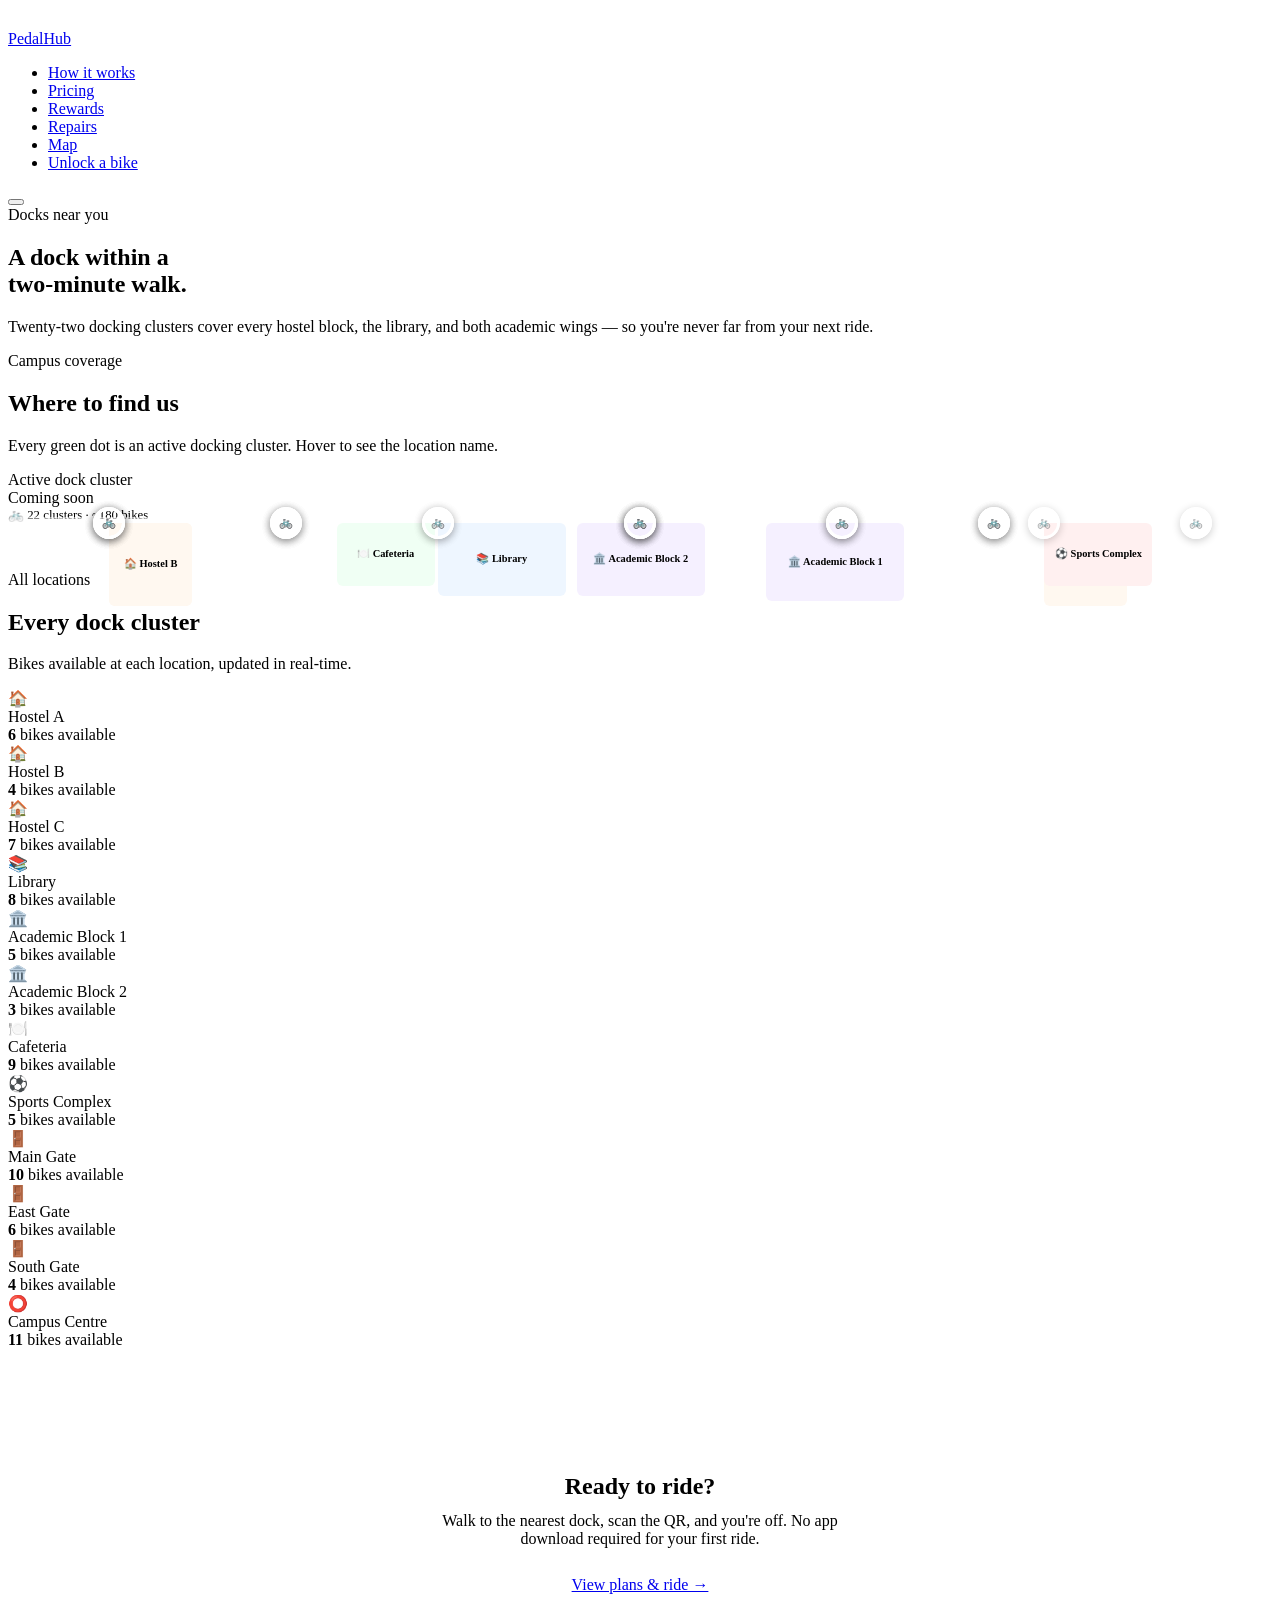
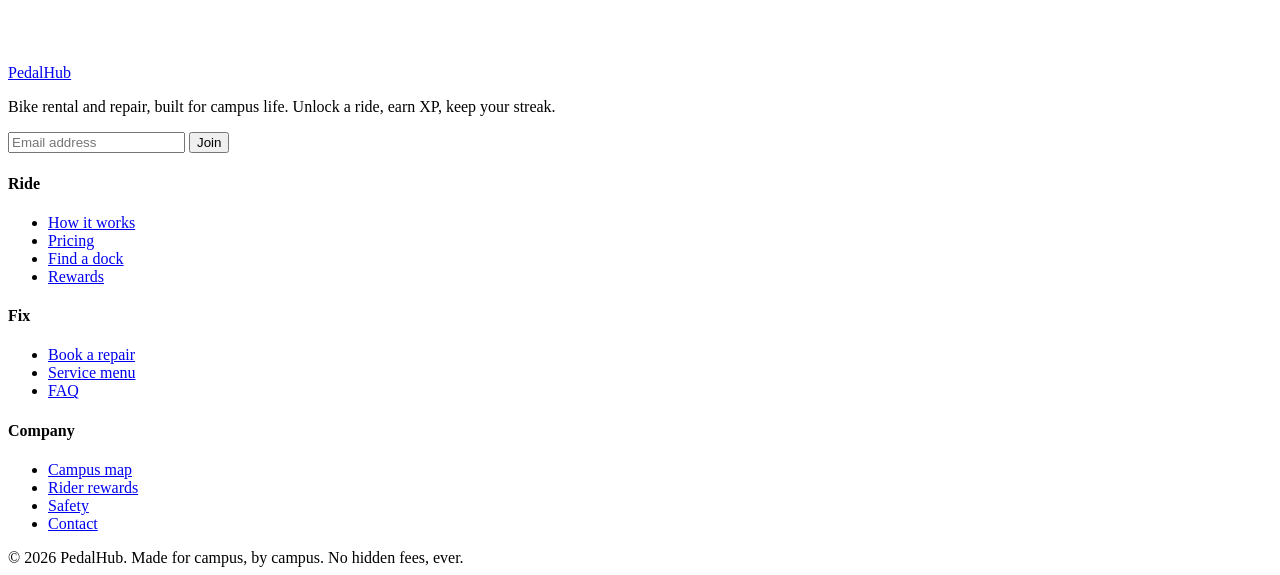
==== map.html @ d56441ae "Add files via upload" ====
<!DOCTYPE html>
<html lang="en">
<head>
  <meta charset="UTF-8">
  <meta name="viewport" content="width=device-width, initial-scale=1.0">
  <title>Campus Map — PedalHub</title>
  <meta name="description" content="Find PedalHub bike docking stations across campus. 22 dock clusters cover every hostel, the library, and both academic wings.">
  <link rel="stylesheet" href="css/styles.css">
  <link rel="preconnect" href="https://fonts.googleapis.com">
  <link rel="preconnect" href="https://fonts.gstatic.com" crossorigin>
  <link href="https://fonts.googleapis.com/css2?family=Plus+Jakarta+Sans:ital,wght@0,400;0,500;0,600;0,700;0,800;1,400&family=Inter:wght@300;400;500;600&display=swap" rel="stylesheet">

  <style>
    /* Map page extra styles */
    .campus-map-wrap { position: relative; }

    /* Buildings */
    .b { position: absolute; background: white; border: 2px solid var(--cream-dark); border-radius: 6px;
         display: flex; align-items: center; justify-content: center;
         font-size: 0.65rem; font-weight: 700; color: var(--text-mid);
         text-align: center; padding: 4px; line-height: 1.3; }

    .b-lib    { width:120px; height:65px; top:22%; left:34%; background:#EEF6FF; border-color:#90CAF9; }
    .b-ha     { width:75px;  height:75px; top:15%; left:8%;  background:#FFF8F0; border-color:#FFCC80; }
    .b-hb     { width:75px;  height:75px; top:55%; left:8%;  background:#FFF8F0; border-color:#FFCC80; }
    .b-hc     { width:75px;  height:75px; top:55%; left:82%; background:#FFF8F0; border-color:#FFCC80; }
    .b-ac1    { width:130px; height:70px; top:15%; left:60%; background:#F5F0FF; border-color:#CE93D8; }
    .b-ac2    { width:120px; height:65px; top:55%; left:45%; background:#F5F0FF; border-color:#CE93D8; }
    .b-cafe   { width:90px;  height:55px; top:68%; left:26%; background:#F0FFF4; border-color:#A5D6A7; }
    .b-sports { width:100px; height:55px; top:20%; left:82%; background:#FFF0F0; border-color:#FFAB91; }

    /* Roads */
    .road-h1 { position:absolute; top:50%; left:0; right:0; height:12px; background:rgba(255,255,255,0.5); border-radius:6px; transform:translateY(-50%); }
    .road-v1 { position:absolute; left:50%; top:0; bottom:0; width:12px; background:rgba(255,255,255,0.5); border-radius:6px; transform:translateX(-50%); }
    .road-v2 { position:absolute; left:22%; top:0; bottom:0; width:10px; background:rgba(255,255,255,0.4); border-radius:5px; transform:translateX(-50%); }
    .road-v3 { position:absolute; left:78%; top:0; bottom:0; width:10px; background:rgba(255,255,255,0.4); border-radius:5px; transform:translateX(-50%); }
    .road-h2 { position:absolute; top:30%; left:0; right:0; height:10px; background:rgba(255,255,255,0.35); border-radius:5px; }
    .road-h3 { position:absolute; top:72%; left:0; right:0; height:10px; background:rgba(255,255,255,0.35); border-radius:5px; }

    /* Dock pins */
    .dp {
      position: absolute; width: 26px; height: 26px;
      background: var(--accent); border-radius: 50%;
      border: 3px solid white; box-shadow: 0 2px 8px rgba(0,0,0,0.2);
      display: flex; align-items: center; justify-content: center;
      font-size: 11px; cursor: pointer; transition: all 0.25s ease;
      animation: dp-pulse 2.5s ease-in-out infinite;
      transform: translate(-50%, -50%);
    }
    .dp:hover { transform: translate(-50%,-50%) scale(1.35); z-index: 10; }
    @keyframes dp-pulse {
      0%,100% { box-shadow: 0 2px 8px rgba(82,183,136,0.3); }
      50%      { box-shadow: 0 2px 20px rgba(82,183,136,0.7); }
    }

    /* Map grid bg */
    .map-grid-bg {
      background-image:
        linear-gradient(rgba(82,183,136,0.06) 1px, transparent 1px),
        linear-gradient(90deg, rgba(82,183,136,0.06) 1px, transparent 1px);
      background-size: 44px 44px;
    }

    /* Tooltip on hover */
    .dp[data-label]:hover::after {
      content: attr(data-label);
      position: absolute; bottom: 130%; left: 50%; transform: translateX(-50%);
      background: var(--primary); color: white; padding: 3px 8px;
      border-radius: 4px; font-size: 10px; font-weight: 600;
      white-space: nowrap; pointer-events: none;
      font-family: var(--font-heading);
    }
  </style>
</head>
<body>

  <!-- ===== Navigation ===== -->
  <nav class="nav">
    <div class="container">
      <div class="nav-inner">
        <a href="index.html" class="nav-logo">
          <div class="nav-logo-icon">
            <svg width="18" height="18" viewBox="0 0 24 24" fill="none" stroke="white" stroke-width="2.5" stroke-linecap="round" stroke-linejoin="round">
              <circle cx="5.5" cy="17.5" r="3.5"/><circle cx="18.5" cy="17.5" r="3.5"/>
              <path d="M15 6a1 1 0 0 0-1-1h-1l-2 5-3-3-2 4h10L15 6Z"/>
            </svg>
          </div>
          <span class="nav-logo-text">PedalHub</span>
        </a>
        <ul class="nav-links" id="navLinks">
          <li><a href="index.html#how-it-works">How it works</a></li>
          <li><a href="pricing.html">Pricing</a></li>
          <li><a href="rewards.html">Rewards</a></li>
          <li><a href="repairs.html">Repairs</a></li>
          <li><a href="map.html" class="active">Map</a></li>
          <li><a href="pricing.html" class="nav-cta">Unlock a bike</a></li>
        </ul>
        <button class="hamburger" id="hamburger" aria-label="Open menu">
          <span></span><span></span><span></span>
        </button>
      </div>
    </div>
  </nav>

  <!-- ===== Page Hero ===== -->
  <section class="page-hero">
    <div class="container">
      <span class="section-eyebrow" style="color:var(--accent);position:relative">Docks near you</span>
      <h1>A dock within a<br>two-minute walk.</h1>
      <p>Twenty-two docking clusters cover every hostel block, the library, and both academic wings — so you're never far from your next ride.</p>
    </div>
  </section>

  <!-- ===== Map Section ===== -->
  <section class="section map-section">
    <div class="container">
      <div class="section-header">
        <span class="section-eyebrow">Campus coverage</span>
        <h2>Where to find us</h2>
        <p class="section-subtitle">Every green dot is an active docking cluster. Hover to see the location name.</p>
      </div>

      <!-- Legend -->
      <div class="map-legend">
        <div class="legend-item">
          <div class="legend-dot green"></div>
          Active dock cluster
        </div>
        <div class="legend-item">
          <div class="legend-dot grey"></div>
          Coming soon
        </div>
        <div class="legend-item" style="margin-left:auto; font-size:0.8rem; color:var(--text-light);">
          🚲 22 clusters · ~180 bikes
        </div>
      </div>

      <!-- Campus Map -->
      <div class="campus-map-wrap">
        <div class="map-grid-bg" style="position:absolute;inset:0;"></div>

        <!-- Roads -->
        <div class="road-h1"></div>
        <div class="road-v1"></div>
        <div class="road-v2"></div>
        <div class="road-v3"></div>
        <div class="road-h2"></div>
        <div class="road-h3"></div>

        <!-- Buildings -->
        <div class="b b-lib">📚 Library</div>
        <div class="b b-ha">🏠 Hostel A</div>
        <div class="b b-hb">🏠 Hostel B</div>
        <div class="b b-hc">🏠 Hostel C</div>
        <div class="b b-ac1">🏛️ Academic Block 1</div>
        <div class="b b-ac2">🏛️ Academic Block 2</div>
        <div class="b b-cafe">🍽️ Cafeteria</div>
        <div class="b b-sports">⚽ Sports Complex</div>

        <!-- Dock Pins — (left%, top%) -->
        <div class="dp" style="left:8%;  top:10%;"  data-label="Hostel A North">🚲</div>
        <div class="dp" style="left:8%;  top:38%;"  data-label="Hostel A South">🚲</div>
        <div class="dp" style="left:8%;  top:60%;"  data-label="Hostel B North">🚲</div>
        <div class="dp" style="left:8%;  top:88%;"  data-label="Hostel B South">🚲</div>
        <div class="dp" style="left:22%; top:10%;"  data-label="Main Gate">🚲</div>
        <div class="dp" style="left:22%; top:50%;"  data-label="Central Road">🚲</div>
        <div class="dp" style="left:22%; top:75%;"  data-label="Cafeteria Dock">🚲</div>
        <div class="dp" style="left:34%; top:22%;"  data-label="Library West">🚲</div>
        <div class="dp" style="left:50%; top:22%;"  data-label="Library East">🚲</div>
        <div class="dp" style="left:50%; top:10%;"  data-label="Academic 1 Entry">🚲</div>
        <div class="dp" style="left:50%; top:50%;"  data-label="Campus Centre">🚲</div>
        <div class="dp" style="left:50%; top:72%;"  data-label="Academic 2 South">🚲</div>
        <div class="dp" style="left:50%; top:88%;"  data-label="South Gate">🚲</div>
        <div class="dp" style="left:66%; top:22%;"  data-label="Academic 1 East">🚲</div>
        <div class="dp" style="left:66%; top:50%;"  data-label="Academic 2 North">🚲</div>
        <div class="dp" style="left:66%; top:88%;"  data-label="East Road">🚲</div>
        <div class="dp" style="left:78%; top:10%;"  data-label="Sports Complex">🚲</div>
        <div class="dp" style="left:78%; top:38%;"  data-label="Sports East">🚲</div>
        <div class="dp" style="left:78%; top:60%;"  data-label="Hostel C West">🚲</div>
        <div class="dp" style="left:82%; top:88%;"  data-label="Hostel C South">🚲</div>
        <div class="dp" style="left:94%; top:50%;"  data-label="East Gate">🚲</div>
        <div class="dp" style="left:34%; top:88%;"  data-label="Cafeteria South">🚲</div>
      </div>

      <!-- Dock Cluster Cards -->
      <div class="section-header" style="margin-top:3rem;">
        <span class="section-eyebrow">All locations</span>
        <h2>Every dock cluster</h2>
        <p class="section-subtitle">Bikes available at each location, updated in real-time.</p>
      </div>

      <div class="clusters-grid">
        <div class="cluster-card"><div class="cluster-icon">🏠</div><div><div class="cluster-name">Hostel A</div><div class="cluster-avail"><strong>6</strong> bikes available</div></div></div>
        <div class="cluster-card"><div class="cluster-icon">🏠</div><div><div class="cluster-name">Hostel B</div><div class="cluster-avail"><strong>4</strong> bikes available</div></div></div>
        <div class="cluster-card"><div class="cluster-icon">🏠</div><div><div class="cluster-name">Hostel C</div><div class="cluster-avail"><strong>7</strong> bikes available</div></div></div>
        <div class="cluster-card"><div class="cluster-icon">📚</div><div><div class="cluster-name">Library</div><div class="cluster-avail"><strong>8</strong> bikes available</div></div></div>
        <div class="cluster-card"><div class="cluster-icon">🏛️</div><div><div class="cluster-name">Academic Block 1</div><div class="cluster-avail"><strong>5</strong> bikes available</div></div></div>
        <div class="cluster-card"><div class="cluster-icon">🏛️</div><div><div class="cluster-name">Academic Block 2</div><div class="cluster-avail"><strong>3</strong> bikes available</div></div></div>
        <div class="cluster-card"><div class="cluster-icon">🍽️</div><div><div class="cluster-name">Cafeteria</div><div class="cluster-avail"><strong>9</strong> bikes available</div></div></div>
        <div class="cluster-card"><div class="cluster-icon">⚽</div><div><div class="cluster-name">Sports Complex</div><div class="cluster-avail"><strong>5</strong> bikes available</div></div></div>
        <div class="cluster-card"><div class="cluster-icon">🚪</div><div><div class="cluster-name">Main Gate</div><div class="cluster-avail"><strong>10</strong> bikes available</div></div></div>
        <div class="cluster-card"><div class="cluster-icon">🚪</div><div><div class="cluster-name">East Gate</div><div class="cluster-avail"><strong>6</strong> bikes available</div></div></div>
        <div class="cluster-card"><div class="cluster-icon">🚪</div><div><div class="cluster-name">South Gate</div><div class="cluster-avail"><strong>4</strong> bikes available</div></div></div>
        <div class="cluster-card"><div class="cluster-icon">⭕</div><div><div class="cluster-name">Campus Centre</div><div class="cluster-avail"><strong>11</strong> bikes available</div></div></div>
      </div>

      <!-- CTA -->
      <div style="text-align:center; margin-top:3.5rem; padding:3rem; background:var(--white); border-radius:var(--radius-xl); border:1px solid var(--cream-dark);">
        <h2 style="margin-bottom:0.75rem;">Ready to ride?</h2>
        <p style="max-width:440px; margin:0 auto 1.75rem;">Walk to the nearest dock, scan the QR, and you're off. No app download required for your first ride.</p>
        <a href="pricing.html" class="btn btn-primary btn-lg" id="findDockBtn">View plans & ride →</a>
      </div>

    </div>
  </section>

  <!-- ===== Footer ===== -->
  <footer class="footer">
    <div class="container">
      <div class="footer-grid">
        <div class="footer-brand">
          <a href="index.html" class="nav-logo">
            <div class="nav-logo-icon">
              <svg width="18" height="18" viewBox="0 0 24 24" fill="none" stroke="white" stroke-width="2.5" stroke-linecap="round" stroke-linejoin="round">
                <circle cx="5.5" cy="17.5" r="3.5"/><circle cx="18.5" cy="17.5" r="3.5"/>
                <path d="M15 6a1 1 0 0 0-1-1h-1l-2 5-3-3-2 4h10L15 6Z"/>
              </svg>
            </div>
            <span class="nav-logo-text">PedalHub</span>
          </a>
          <p>Bike rental and repair, built for campus life. Unlock a ride, earn XP, keep your streak.</p>
          <div class="footer-newsletter">
            <input type="email" placeholder="Email address" aria-label="Email for newsletter">
            <button type="button">Join</button>
          </div>
        </div>
        <div class="footer-col">
          <h4>Ride</h4>
          <ul>
            <li><a href="index.html#how-it-works">How it works</a></li>
            <li><a href="pricing.html">Pricing</a></li>
            <li><a href="map.html">Find a dock</a></li>
            <li><a href="rewards.html">Rewards</a></li>
          </ul>
        </div>
        <div class="footer-col">
          <h4>Fix</h4>
          <ul>
            <li><a href="repairs.html">Book a repair</a></li>
            <li><a href="repairs.html#services">Service menu</a></li>
            <li><a href="repairs.html#faq">FAQ</a></li>
          </ul>
        </div>
        <div class="footer-col">
          <h4>Company</h4>
          <ul>
            <li><a href="map.html">Campus map</a></li>
            <li><a href="rewards.html">Rider rewards</a></li>
            <li><a href="repairs.html">Safety</a></li>
            <li><a href="repairs.html#faq">Contact</a></li>
          </ul>
        </div>
      </div>
      <div class="footer-bottom">
        <span>© 2026 PedalHub. Made for campus, by campus.</span>
        <span>No hidden fees, ever.</span>
      </div>
    </div>
  </footer>

  <script>
    const hamburger = document.getElementById('hamburger');
    const navLinks  = document.getElementById('navLinks');
    hamburger.addEventListener('click', () => navLinks.classList.toggle('open'));
    navLinks.querySelectorAll('a').forEach(a => a.addEventListener('click', () => navLinks.classList.remove('open')));
  </script>
</body>
</html>
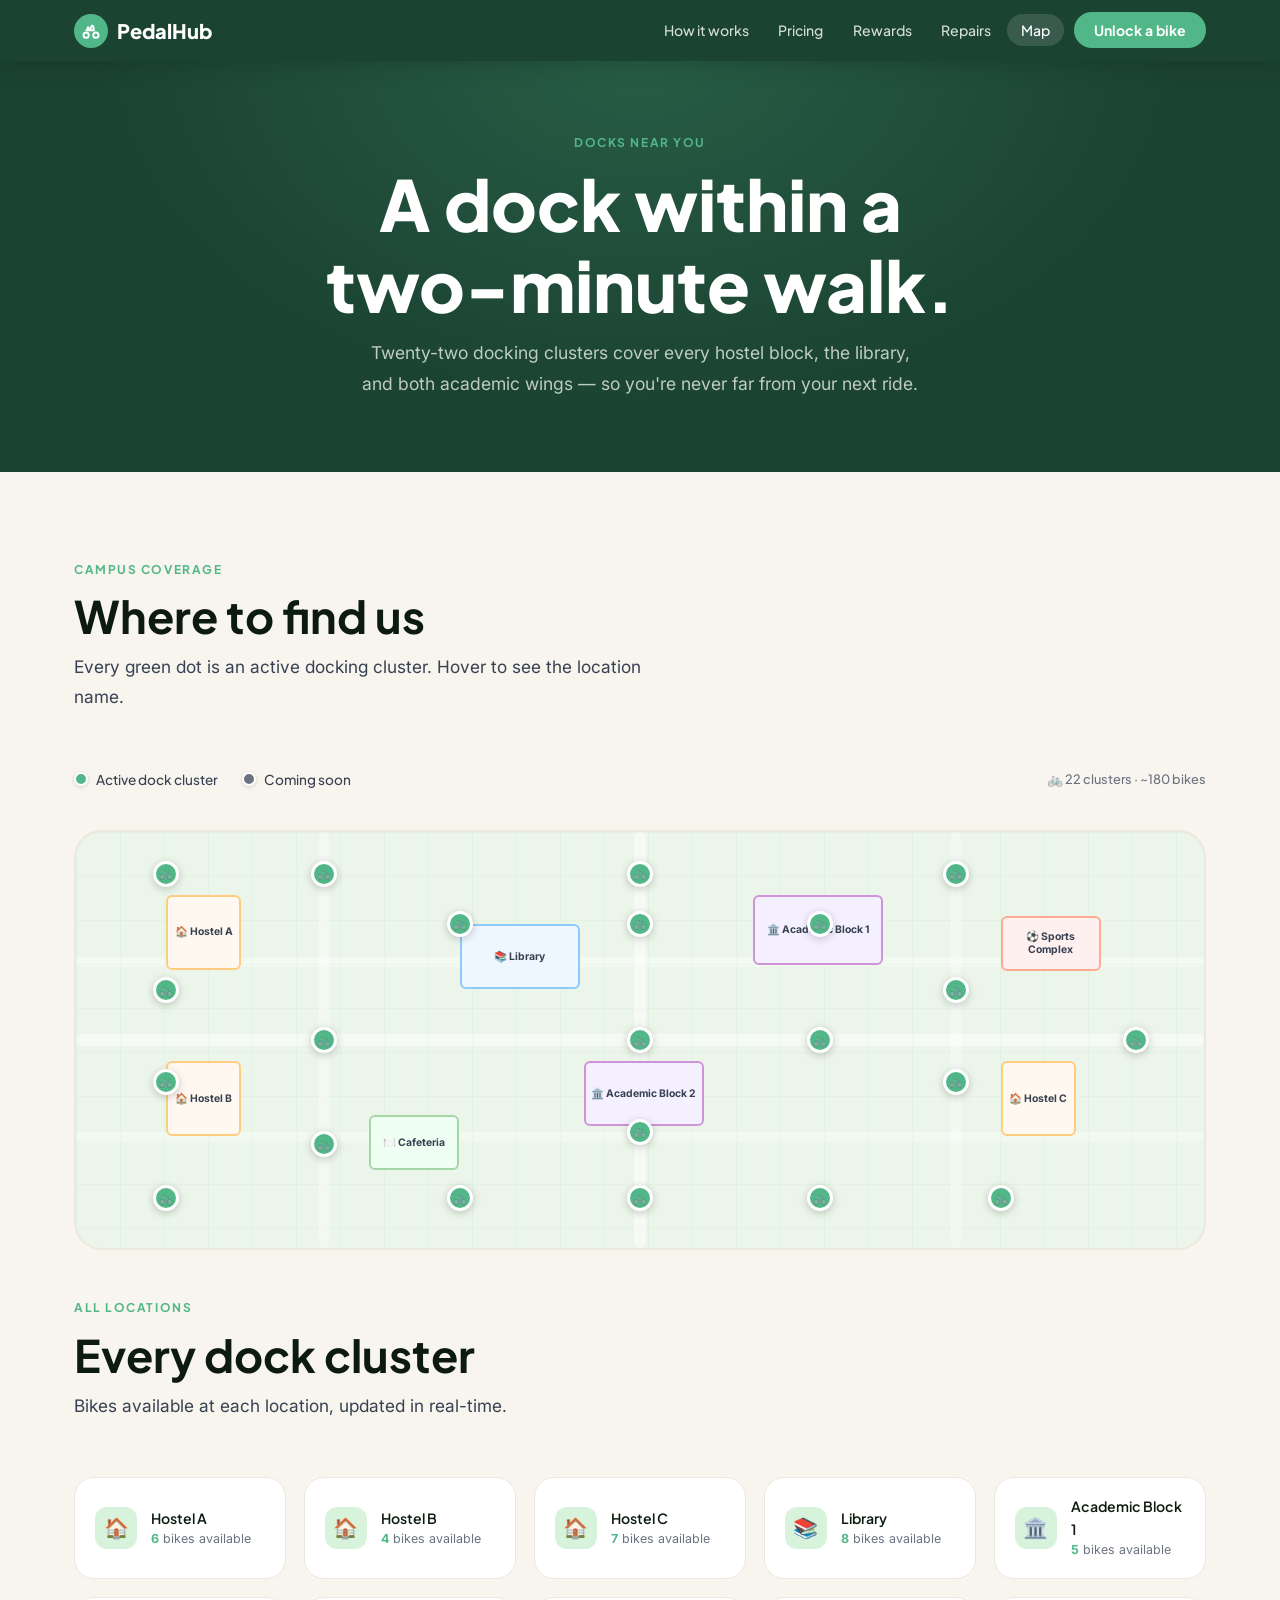
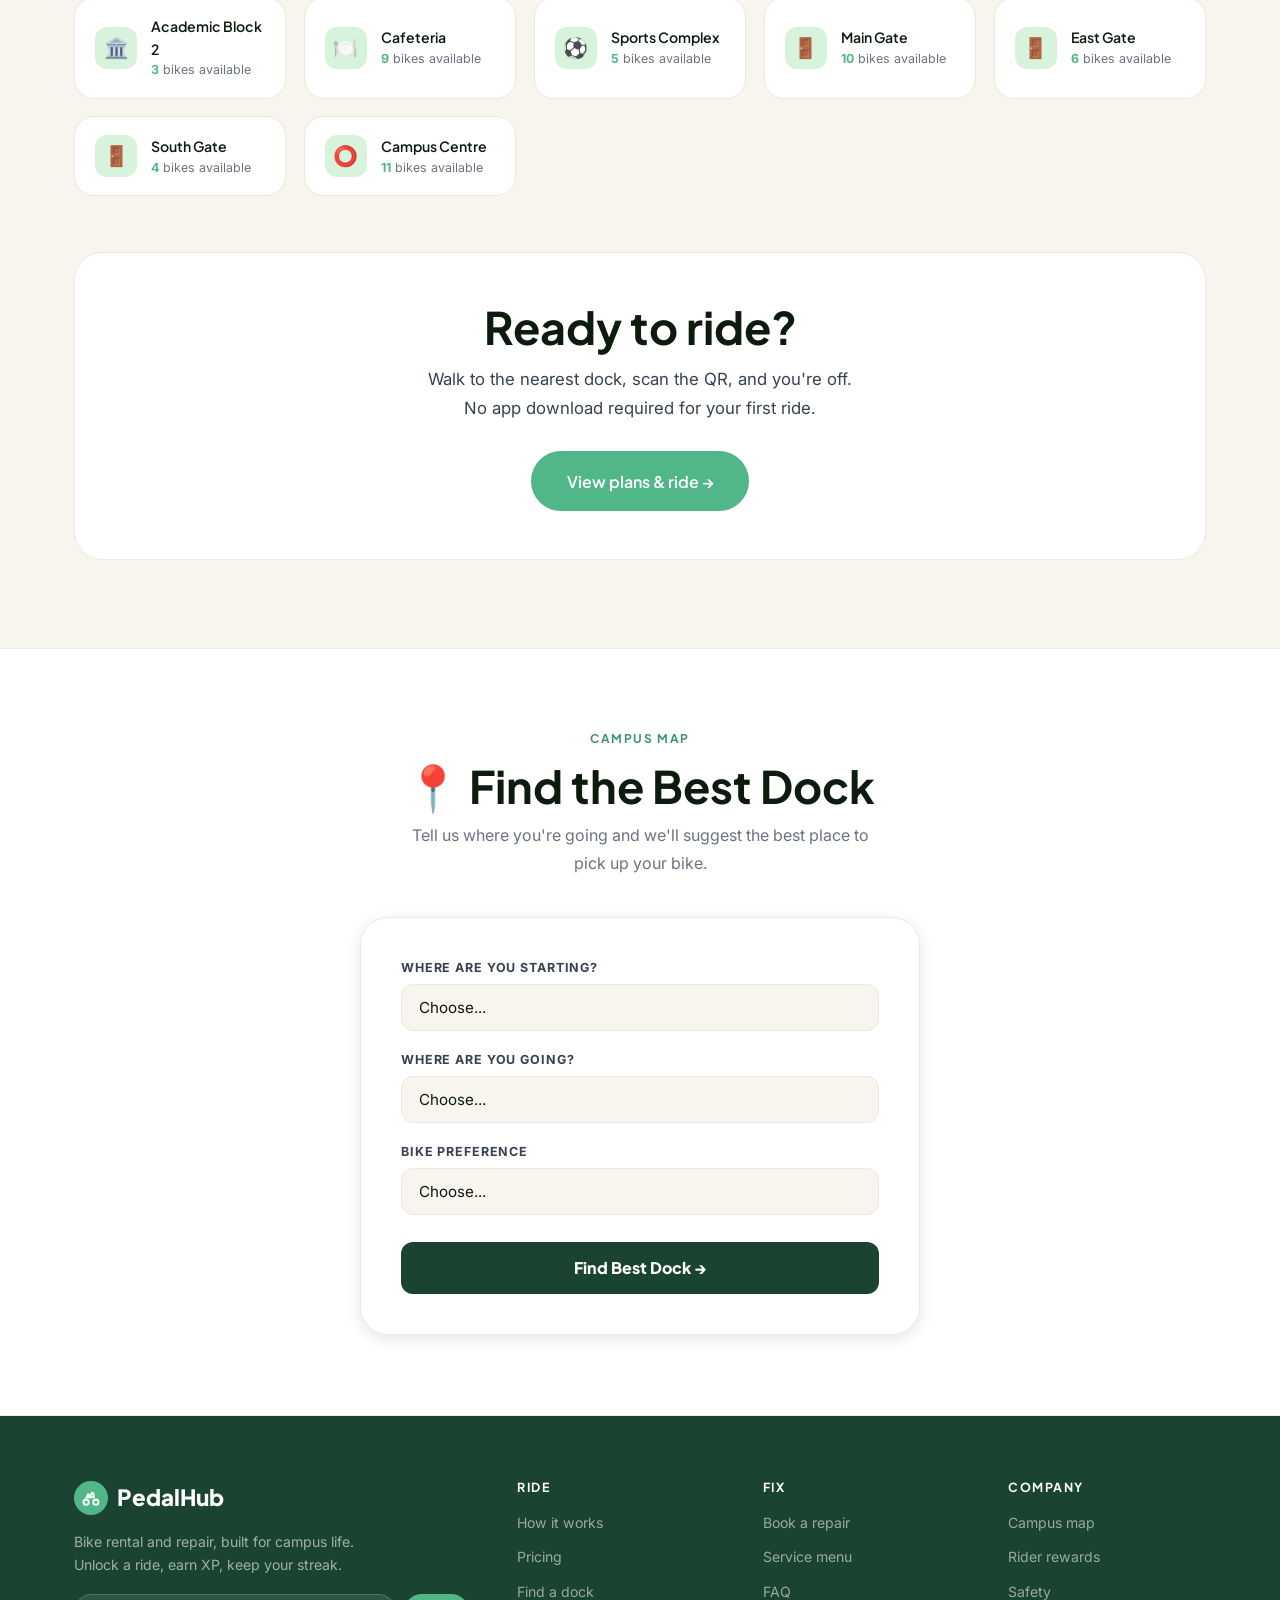
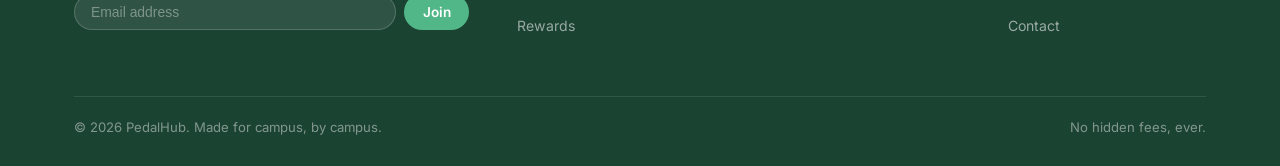
==== commit 18a4af86: "Update map.html" ====
--- a/map.html
+++ b/map.html
@@ -214,6 +214,10 @@
     </div>
   </section>
 
+
+  <!-- ===== Form Section (built by js/dock.js) ===== -->
+  <div id="ph-form-section" class="ph-form-section" data-form="dock"></div>
+
   <!-- ===== Footer ===== -->
   <footer class="footer">
     <div class="container">
@@ -229,10 +233,10 @@
             <span class="nav-logo-text">PedalHub</span>
           </a>
           <p>Bike rental and repair, built for campus life. Unlock a ride, earn XP, keep your streak.</p>
-          <div class="footer-newsletter">
-            <input type="email" placeholder="Email address" aria-label="Email for newsletter">
-            <button type="button">Join</button>
-          </div>
+          <form class="footer-newsletter" novalidate onsubmit="handleNewsletterSubmit(event, this)">
+            <input type="text" placeholder="Email address" aria-label="Email for newsletter">
+            <button type="submit">Join</button>
+          </form>
         </div>
         <div class="footer-col">
           <h4>Ride</h4>
@@ -268,11 +272,34 @@
     </div>
   </footer>
 
+
   <script>
     const hamburger = document.getElementById('hamburger');
     const navLinks  = document.getElementById('navLinks');
     hamburger.addEventListener('click', () => navLinks.classList.toggle('open'));
     navLinks.querySelectorAll('a').forEach(a => a.addEventListener('click', () => navLinks.classList.remove('open')));
+
+    // Newsletter JS validation
+    function handleNewsletterSubmit(e, formEl) {
+      e.preventDefault();
+      const input = formEl.querySelector('input');
+      const email = input ? input.value.trim() : '';
+      const emailRegex = /^[^\s@]+@[^\s@]+\.[^\s@]+$/;
+      if (!email) {
+        alert('Please enter your email address.');
+        if (input) input.focus();
+        return false;
+      }
+      if (!emailRegex.test(email)) {
+        alert('Please enter a valid email address (e.g. name@campus.edu).');
+        if (input) input.focus();
+        return false;
+      }
+      alert('Thank you for subscribing to PedalHub updates!');
+      if (input) input.value = '';
+      return false;
+    }
   </script>
+  <script src="js/dock.js"></script>
 </body>
 </html>
--- a/css/styles.css
+++ b/css/styles.css
@@ -0,0 +1,911 @@
+/* ============================================================
+   PEDALHUB — Main Stylesheet
+   Campus Bike Rental & Repair
+   ============================================================ */
+
+@import url('https://fonts.googleapis.com/css2?family=Plus+Jakarta+Sans:ital,wght@0,400;0,500;0,600;0,700;0,800;1,400&family=Inter:wght@300;400;500;600&display=swap');
+
+/* ===== CSS Variables ===== */
+:root {
+  --primary:        #1B4332;
+  --primary-light:  #2D6A4F;
+  --accent:         #52B788;
+  --accent-hover:   #40916C;
+  --accent-pale:    #D8F3DC;
+  --cream:          #F8F4EE;
+  --cream-dark:     #EDE8DE;
+  --text-dark:      #0D1B0F;
+  --text-mid:       #374151;
+  --text-light:     #6B7280;
+  --white:          #FFFFFF;
+  --warning:        #F59E0B;
+  --error:          #EF4444;
+
+  --font-heading: 'Plus Jakarta Sans', sans-serif;
+  --font-body:    'Inter', sans-serif;
+
+  --radius-sm:   0.375rem;
+  --radius-md:   0.75rem;
+  --radius-lg:   1.25rem;
+  --radius-xl:   1.75rem;
+  --radius-full: 9999px;
+
+  --shadow-sm:    0 1px 3px rgba(0,0,0,0.08);
+  --shadow-md:    0 4px 16px rgba(0,0,0,0.10);
+  --shadow-lg:    0 12px 40px rgba(0,0,0,0.13);
+  --shadow-green: 0 8px 30px rgba(27,67,50,0.22);
+
+  --transition: all 0.28s cubic-bezier(0.4, 0, 0.2, 1);
+}
+
+/* ===== Reset ===== */
+*, *::before, *::after { box-sizing: border-box; margin: 0; padding: 0; }
+html { scroll-behavior: smooth; font-size: 16px; }
+body {
+  font-family: var(--font-body);
+  background: var(--cream);
+  color: var(--text-dark);
+  line-height: 1.6;
+  overflow-x: hidden;
+}
+img { max-width: 100%; height: auto; display: block; }
+a { text-decoration: none; color: inherit; }
+ul { list-style: none; }
+button { font-family: inherit; cursor: pointer; }
+
+/* ===== Typography ===== */
+h1, h2, h3, h4, h5 { font-family: var(--font-heading); line-height: 1.15; color: var(--text-dark); }
+h1 { font-size: clamp(2.4rem, 5.5vw, 4.8rem); font-weight: 800; }
+h2 { font-size: clamp(1.75rem, 3.5vw, 2.8rem); font-weight: 700; }
+h3 { font-size: clamp(1.1rem, 2vw, 1.5rem); font-weight: 600; }
+h4 { font-size: 1rem; font-weight: 600; }
+p  { color: var(--text-mid); font-size: 1.05rem; line-height: 1.75; }
+
+/* ===== Layout ===== */
+.container { max-width: 1180px; margin: 0 auto; padding: 0 1.5rem; }
+.section    { padding: 5.5rem 0; }
+.section-sm { padding: 3.5rem 0; }
+
+/* ===== Navigation ===== */
+.nav {
+  position: sticky; top: 0; z-index: 200;
+  background: var(--primary);
+  padding: 0.85rem 0;
+  box-shadow: 0 2px 24px rgba(0,0,0,0.18);
+}
+.nav-inner {
+  display: flex; align-items: center;
+  justify-content: space-between; gap: 1.5rem;
+  position: relative;
+}
+.nav-logo {
+  display: flex; align-items: center; gap: 0.55rem; flex-shrink: 0;
+}
+.nav-logo-icon {
+  width: 34px; height: 34px;
+  background: var(--accent);
+  border-radius: 50%;
+  display: flex; align-items: center; justify-content: center;
+  transition: var(--transition);
+}
+.nav-logo:hover .nav-logo-icon { background: var(--accent-hover); transform: rotate(-5deg) scale(1.08); }
+.nav-logo-text { font-family: var(--font-heading); font-weight: 800; font-size: 1.25rem; color: var(--white); }
+.nav-links { display: flex; align-items: center; gap: 0.15rem; }
+.nav-links a {
+  color: rgba(255,255,255,0.82); font-size: 0.88rem; font-weight: 500;
+  padding: 0.45rem 0.85rem; border-radius: var(--radius-full); transition: var(--transition);
+  font-family: var(--font-heading);
+}
+.nav-links a:hover, .nav-links a.active {
+  color: var(--white); background: rgba(255,255,255,0.13);
+}
+.nav-cta {
+  background: var(--accent) !important; color: var(--white) !important;
+  padding: 0.55rem 1.25rem !important; border-radius: var(--radius-full) !important;
+  font-weight: 700 !important; margin-left: 0.5rem;
+}
+.nav-cta:hover { background: var(--accent-hover) !important; transform: translateY(-1px); box-shadow: var(--shadow-green); }
+.hamburger {
+  display: none; flex-direction: column; gap: 5px;
+  background: none; border: none; padding: 4px;
+}
+.hamburger span { display: block; width: 22px; height: 2px; background: var(--white); border-radius: 2px; transition: var(--transition); }
+
+/* ===== Buttons ===== */
+.btn {
+  display: inline-flex; align-items: center; gap: 0.45rem;
+  padding: 0.75rem 1.7rem; border-radius: var(--radius-full);
+  font-family: var(--font-heading); font-weight: 600; font-size: 0.93rem;
+  transition: var(--transition); border: 2px solid transparent;
+}
+.btn-primary { background: var(--accent); color: var(--white); border-color: var(--accent); }
+.btn-primary:hover { background: var(--accent-hover); border-color: var(--accent-hover); transform: translateY(-2px); box-shadow: var(--shadow-green); }
+.btn-outline { background: transparent; color: var(--text-dark); border-color: var(--text-dark); }
+.btn-outline:hover { background: var(--text-dark); color: var(--white); transform: translateY(-2px); }
+.btn-outline-white { background: transparent; color: var(--white); border-color: rgba(255,255,255,0.5); }
+.btn-outline-white:hover { background: rgba(255,255,255,0.12); border-color: var(--white); transform: translateY(-2px); }
+.btn-white { background: var(--white); color: var(--primary); border-color: var(--white); }
+.btn-white:hover { background: var(--cream); transform: translateY(-2px); box-shadow: var(--shadow-md); }
+.btn-lg { padding: 0.95rem 2.1rem; font-size: 1rem; }
+.btn-block { width: 100%; justify-content: center; }
+
+/* ===== Badges ===== */
+.badge {
+  display: inline-flex; align-items: center; gap: 0.35rem;
+  padding: 0.32rem 0.85rem; border-radius: var(--radius-full);
+  font-size: 0.78rem; font-weight: 700; font-family: var(--font-heading);
+}
+.badge-green  { background: var(--accent); color: var(--white); }
+.badge-pale   { background: var(--accent-pale); color: var(--primary); }
+.badge-dark   { background: var(--primary); color: var(--white); }
+.badge-warn   { background: #FEF3C7; color: #92400E; }
+
+/* ===== Section Header ===== */
+.section-header { margin-bottom: 3.5rem; }
+.section-header.centered { text-align: center; }
+.section-eyebrow {
+  display: block; font-family: var(--font-heading);
+  font-size: 0.75rem; font-weight: 700; letter-spacing: 0.13em;
+  text-transform: uppercase; color: var(--accent); margin-bottom: 0.7rem;
+}
+.section-subtitle {
+  font-size: 1.08rem; color: var(--text-mid);
+  max-width: 580px; margin-top: 0.65rem;
+}
+.section-header.centered .section-subtitle { margin: 0.65rem auto 0; }
+
+/* ===== Hero ===== */
+.hero {
+  min-height: 88vh; display: flex; align-items: center;
+  background: var(--cream); padding: 5rem 0 4rem; position: relative; overflow: hidden;
+}
+.hero::before {
+  content: '';
+  position: absolute; top: -30%; right: -15%; width: 650px; height: 650px;
+  background: radial-gradient(circle, rgba(82,183,136,0.13) 0%, transparent 68%);
+  pointer-events: none;
+}
+.hero::after {
+  content: '';
+  position: absolute; bottom: -20%; left: -10%; width: 500px; height: 500px;
+  background: radial-gradient(circle, rgba(27,67,50,0.06) 0%, transparent 65%);
+  pointer-events: none;
+}
+.hero-grid { display: grid; grid-template-columns: 1fr 1fr; gap: 3.5rem; align-items: center; position: relative; z-index: 1; }
+.hero-content .badge { margin-bottom: 1.25rem; }
+.hero-title { margin-bottom: 1.2rem; letter-spacing: -0.02em; }
+.hero-desc { font-size: 1.12rem; max-width: 470px; margin-bottom: 1.75rem; color: var(--text-mid); }
+.hero-ctas { display: flex; gap: 0.9rem; flex-wrap: wrap; margin-bottom: 1.5rem; }
+.hero-trust {
+  display: inline-flex; align-items: center; gap: 0.45rem;
+  font-size: 0.87rem; color: var(--text-light); font-weight: 500;
+  padding: 0.4rem 0.9rem; background: var(--white);
+  border-radius: var(--radius-full); border: 1px solid var(--cream-dark);
+}
+.hero-trust .shield { color: var(--accent); }
+
+/* Bicycle SVG wrapper */
+.hero-visual { display: flex; justify-content: center; align-items: center; position: relative; }
+.bike-wrapper { position: relative; width: 100%; max-width: 500px; }
+.bike-glow {
+  position: absolute; inset: -25%; border-radius: 50%;
+  background: radial-gradient(circle, rgba(82,183,136,0.16) 0%, transparent 65%);
+  animation: glow-pulse 3.5s ease-in-out infinite;
+}
+@keyframes glow-pulse { 0%,100%{opacity:0.7;transform:scale(1)} 50%{opacity:1;transform:scale(1.06)} }
+.bike-svg { width: 100%; height: auto; animation: bike-float 4.5s ease-in-out infinite; filter: drop-shadow(0 16px 32px rgba(27,67,50,0.15)); }
+@keyframes bike-float { 0%,100%{transform:translateY(0)} 50%{transform:translateY(-14px)} }
+
+/* ===== How It Works ===== */
+.how-it-works { background: var(--white); }
+.steps-grid { display: grid; grid-template-columns: repeat(3,1fr); gap: 1.75rem; }
+.step-card {
+  background: var(--cream); border-radius: var(--radius-xl);
+  padding: 2.5rem; border: 1px solid var(--cream-dark); transition: var(--transition);
+}
+.step-card:hover { transform: translateY(-5px); box-shadow: var(--shadow-lg); border-color: rgba(82,183,136,0.25); }
+.step-number { font-family: var(--font-heading); font-size: 3.5rem; font-weight: 800; color: var(--accent-pale); line-height: 1; margin-bottom: 1.25rem; }
+.step-icon {
+  width: 50px; height: 50px; background: var(--primary); border-radius: var(--radius-md);
+  display: flex; align-items: center; justify-content: center; margin-bottom: 1.2rem;
+}
+.step-icon svg { color: var(--white); width: 22px; height: 22px; }
+.step-card h3 { margin-bottom: 0.5rem; }
+.step-card p  { font-size: 0.93rem; }
+
+/* ===== Pricing Teaser (home) ===== */
+.pricing-teaser {
+  background: var(--primary); position: relative; overflow: hidden;
+}
+.pricing-teaser::before {
+  content: ''; position: absolute; inset: 0;
+  background: radial-gradient(circle at 80% 50%, rgba(82,183,136,0.18) 0%, transparent 55%);
+}
+.pricing-teaser .container { position: relative; z-index: 1; text-align: center; }
+.pricing-teaser h2 { color: var(--white); }
+.pricing-teaser .section-eyebrow { color: var(--accent); }
+.pricing-teaser .sub { color: rgba(255,255,255,0.7); font-size: 1.08rem; max-width: 480px; margin: 0.85rem auto 2rem; }
+
+/* ===== Testimonials ===== */
+.testimonials { background: var(--cream); }
+.testi-grid { display: grid; grid-template-columns: repeat(3,1fr); gap: 1.75rem; }
+.testi-card {
+  background: var(--white); border-radius: var(--radius-xl);
+  padding: 2rem; border: 1px solid var(--cream-dark); transition: var(--transition);
+}
+.testi-card:hover { transform: translateY(-4px); box-shadow: var(--shadow-md); }
+.testi-stars { color: #FBBF24; font-size: 1rem; margin-bottom: 0.9rem; letter-spacing: 0.05em; }
+.testi-text { font-size: 0.92rem; font-style: italic; color: var(--text-mid); margin-bottom: 1.25rem; line-height: 1.7; }
+.testi-author { display: flex; align-items: center; gap: 0.7rem; }
+.testi-avatar {
+  width: 38px; height: 38px; border-radius: 50%;
+  background: var(--accent); display: flex; align-items: center; justify-content: center;
+  color: var(--white); font-weight: 700; font-size: 0.82rem; font-family: var(--font-heading); flex-shrink: 0;
+}
+.testi-name { font-family: var(--font-heading); font-weight: 600; font-size: 0.88rem; }
+.testi-meta { font-size: 0.78rem; color: var(--text-light); }
+
+/* ===== Footer ===== */
+.footer { background: var(--primary); padding: 4rem 0 1.75rem; }
+.footer-grid { display: grid; grid-template-columns: 2fr 1fr 1fr 1fr; gap: 3rem; margin-bottom: 3rem; }
+.footer-brand .nav-logo-text { font-size: 1.4rem; }
+.footer-brand p { color: rgba(255,255,255,0.58); font-size: 0.88rem; margin: 0.9rem 0 1.1rem; max-width: 280px; line-height: 1.65; }
+.footer-newsletter { display: flex; gap: 0.5rem; }
+.footer-newsletter input {
+  flex: 1; padding: 0.58rem 1rem; border-radius: var(--radius-full);
+  border: 1px solid rgba(255,255,255,0.18); background: rgba(255,255,255,0.09);
+  color: var(--white); font-size: 0.87rem; outline: none;
+}
+.footer-newsletter input::placeholder { color: rgba(255,255,255,0.38); }
+.footer-newsletter button {
+  padding: 0.58rem 1.15rem; background: var(--accent); color: var(--white);
+  border: none; border-radius: var(--radius-full); font-weight: 600; font-size: 0.85rem; transition: var(--transition);
+}
+.footer-newsletter button:hover { background: var(--accent-hover); }
+.footer-col h4 { color: var(--white); font-family: var(--font-heading); font-size: 0.78rem; font-weight: 700; letter-spacing: 0.12em; text-transform: uppercase; margin-bottom: 1rem; }
+.footer-col ul li { margin-bottom: 0.55rem; }
+.footer-col ul li a { color: rgba(255,255,255,0.55); font-size: 0.88rem; transition: var(--transition); }
+.footer-col ul li a:hover { color: var(--white); }
+.footer-bottom { border-top: 1px solid rgba(255,255,255,0.1); padding-top: 1.25rem; display: flex; justify-content: space-between; align-items: center; }
+.footer-bottom span { color: rgba(255,255,255,0.45); font-size: 0.82rem; }
+
+/* ===== Page Hero (inner pages) ===== */
+.page-hero {
+  background: var(--primary); padding: 4.5rem 0; text-align: center;
+  position: relative; overflow: hidden;
+}
+.page-hero::before {
+  content: ''; position: absolute; inset: 0;
+  background: radial-gradient(ellipse at 50% 0%, rgba(82,183,136,0.22) 0%, transparent 60%);
+}
+.page-hero > .container { position: relative; z-index: 1; }
+.page-hero h1 { color: var(--white); }
+.page-hero p { color: rgba(255,255,255,0.72); font-size: 1.1rem; max-width: 560px; margin: 0.8rem auto 0; }
+
+/* ===== PRICING PAGE ===== */
+.pricing-section { background: var(--cream); }
+
+.toggle-wrapper { display: flex; justify-content: center; margin-bottom: 3rem; }
+.toggle-group {
+  display: flex; background: var(--white); border-radius: var(--radius-full);
+  padding: 0.35rem; box-shadow: var(--shadow-sm); border: 1px solid var(--cream-dark);
+}
+.toggle-btn {
+  padding: 0.48rem 1.4rem; border-radius: var(--radius-full); font-family: var(--font-heading);
+  font-weight: 600; font-size: 0.88rem; border: none; background: transparent;
+  color: var(--text-light); transition: var(--transition); cursor: pointer;
+}
+.toggle-btn.active { background: var(--primary); color: var(--white); }
+
+.pricing-grid { display: grid; grid-template-columns: repeat(3,1fr); gap: 1.75rem; margin-bottom: 3.5rem; }
+.pricing-card {
+  background: var(--white); border-radius: var(--radius-xl);
+  padding: 2.25rem; border: 2px solid var(--cream-dark); transition: var(--transition); position: relative;
+}
+.pricing-card:hover { transform: translateY(-5px); box-shadow: var(--shadow-lg); }
+.pricing-card.featured { border-color: var(--accent); background: var(--primary); }
+.pricing-card.featured h3,
+.pricing-card.featured .price-amount { color: var(--white); }
+.pricing-card.featured .price-label,
+.pricing-card.featured .feat-item { color: rgba(255,255,255,0.72); }
+.pricing-card.featured .feat-item::before { color: var(--accent); }
+.pricing-card.featured .price-divider { border-color: rgba(255,255,255,0.12); }
+.pricing-card.featured .card-desc { color: rgba(255,255,255,0.55); }
+
+.popular-tag {
+  position: absolute; top: -14px; left: 50%; transform: translateX(-50%);
+  background: var(--accent); color: var(--white); padding: 0.22rem 1rem;
+  border-radius: var(--radius-full); font-size: 0.73rem; font-weight: 700;
+  font-family: var(--font-heading); white-space: nowrap; letter-spacing: 0.04em;
+}
+.pricing-card h3 { font-size: 1.15rem; margin-bottom: 0.2rem; }
+.card-desc { font-size: 0.83rem; color: var(--text-light); margin-bottom: 1.25rem; }
+.price-amount { font-family: var(--font-heading); font-size: 2.6rem; font-weight: 800; line-height: 1; color: var(--text-dark); }
+.price-label  { font-size: 0.85rem; color: var(--text-light); margin-bottom: 1.25rem; }
+.price-divider { border: none; border-top: 1px solid var(--cream-dark); margin: 1.2rem 0; }
+.feat-list  { margin-bottom: 1.75rem; }
+.feat-item  { display: flex; align-items: flex-start; gap: 0.5rem; padding: 0.32rem 0; font-size: 0.88rem; color: var(--text-mid); }
+.feat-item::before { content: '✓'; color: var(--accent); font-weight: 700; flex-shrink: 0; margin-top: 0.05rem; }
+.no-fee-note { font-size: 0.78rem; color: var(--accent-hover); font-weight: 600; font-family: var(--font-heading); margin-bottom: 1.5rem; display: flex; align-items: center; gap: 0.3rem; }
+.no-fee-note.light { color: var(--accent); }
+
+/* Price data-attributes driven toggle */
+.price-val { font-family: var(--font-heading); font-size: 2.6rem; font-weight: 800; color: inherit; }
+
+/* Transparency box */
+.transparency-box {
+  background: var(--white); border-radius: var(--radius-xl);
+  padding: 2.75rem; border: 1px solid var(--cream-dark);
+}
+.transparency-box h2 { margin-bottom: 0.5rem; }
+.transparency-box > p { margin-bottom: 2rem; }
+.transp-grid { display: grid; grid-template-columns: repeat(3,1fr); gap: 2rem; }
+.transp-item { text-align: center; }
+.transp-label { font-size: 0.72rem; font-weight: 700; text-transform: uppercase; letter-spacing: 0.12em; color: var(--text-light); margin-bottom: 0.45rem; }
+.transp-value { font-family: var(--font-heading); font-size: 1.55rem; font-weight: 800; color: var(--primary); }
+.transp-desc  { font-size: 0.83rem; color: var(--text-mid); margin-top: 0.3rem; }
+
+/* ===== REWARDS PAGE ===== */
+.rewards-section { background: var(--cream); }
+.rewards-layout { display: grid; grid-template-columns: 1fr 1fr; gap: 2.5rem; margin-bottom: 4rem; }
+
+.xp-card {
+  background: var(--white); border-radius: var(--radius-xl);
+  padding: 2.25rem; box-shadow: var(--shadow-md); border: 1px solid var(--cream-dark);
+}
+.xp-card-header { display: flex; justify-content: space-between; align-items: center; margin-bottom: 0.4rem; }
+.xp-level-label { font-family: var(--font-heading); font-weight: 700; font-size: 1rem; color: var(--primary); }
+.xp-streak { display: inline-flex; align-items: center; gap: 0.35rem; font-size: 0.8rem; font-weight: 600; color: #D97706; background: #FEF3C7; padding: 0.25rem 0.65rem; border-radius: var(--radius-full); }
+.xp-bar-track { height: 12px; background: var(--cream-dark); border-radius: var(--radius-full); overflow: hidden; margin: 1rem 0 0.5rem; }
+.xp-bar-fill {
+  height: 100%; width: 68%;
+  background: linear-gradient(90deg, var(--accent), var(--primary-light));
+  border-radius: var(--radius-full); animation: bar-fill 1.4s ease-out;
+}
+@keyframes bar-fill { from{width:0} to{width:68%} }
+.xp-bar-meta { display: flex; justify-content: space-between; font-size: 0.8rem; color: var(--text-light); }
+
+.leaderboard {
+  background: var(--white); border-radius: var(--radius-xl);
+  overflow: hidden; box-shadow: var(--shadow-md); border: 1px solid var(--cream-dark);
+}
+.leaderboard-head { background: var(--primary); color: var(--white); padding: 1.1rem 1.75rem; font-family: var(--font-heading); font-weight: 700; }
+.lb-row { display: flex; align-items: center; gap: 0.9rem; padding: 0.9rem 1.75rem; border-bottom: 1px solid var(--cream-dark); transition: var(--transition); }
+.lb-row:last-child { border-bottom: none; }
+.lb-row:hover { background: var(--cream); }
+.lb-rank { font-family: var(--font-heading); font-weight: 800; font-size: 1rem; width: 26px; text-align: center; color: var(--text-light); }
+.lb-rank.gold   { color: #FBBF24; }
+.lb-rank.silver { color: #9CA3AF; }
+.lb-rank.bronze { color: #D97706; }
+.lb-avatar {
+  width: 38px; height: 38px; border-radius: 50%; background: var(--accent-pale);
+  display: flex; align-items: center; justify-content: center;
+  font-weight: 700; font-family: var(--font-heading); font-size: 0.8rem; color: var(--primary); flex-shrink: 0;
+}
+.lb-info { flex: 1; }
+.lb-name   { font-family: var(--font-heading); font-weight: 600; font-size: 0.9rem; }
+.lb-hostel { font-size: 0.78rem; color: var(--text-light); }
+.lb-xp     { font-family: var(--font-heading); font-weight: 700; color: var(--primary); font-size: 0.92rem; }
+
+.achievements-section { background: var(--white); }
+.ach-grid { display: grid; grid-template-columns: repeat(5,1fr); gap: 1.25rem; }
+.ach-card {
+  background: var(--cream); border-radius: var(--radius-lg);
+  padding: 1.5rem 1rem; text-align: center; border: 2px solid var(--cream-dark); transition: var(--transition); cursor: default;
+}
+.ach-card:hover { border-color: var(--accent); transform: translateY(-4px); box-shadow: var(--shadow-md); background: var(--white); }
+.ach-icon { font-size: 2.2rem; margin-bottom: 0.55rem; }
+.ach-name { font-family: var(--font-heading); font-size: 0.78rem; font-weight: 700; color: var(--text-dark); margin-bottom: 0.25rem; }
+.ach-desc { font-size: 0.72rem; color: var(--text-light); }
+
+/* ===== REPAIRS PAGE ===== */
+.repairs-section { background: var(--cream); }
+.repair-grid { display: grid; grid-template-columns: repeat(3,1fr); gap: 1.75rem; margin-bottom: 4rem; }
+.repair-card {
+  background: var(--white); border-radius: var(--radius-xl);
+  padding: 2.25rem; border: 1px solid var(--cream-dark); transition: var(--transition); position: relative; overflow: hidden;
+}
+.repair-card::after { content: ''; position: absolute; top: 0; left: 0; right: 0; height: 4px; background: var(--accent); }
+.repair-card:hover { transform: translateY(-5px); box-shadow: var(--shadow-lg); }
+.repair-time {
+  display: inline-flex; align-items: center; gap: 0.35rem;
+  background: var(--accent-pale); color: var(--primary);
+  padding: 0.28rem 0.75rem; border-radius: var(--radius-full);
+  font-size: 0.78rem; font-weight: 700; font-family: var(--font-heading); margin-bottom: 1.1rem;
+}
+.repair-card h3 { margin-bottom: 0.5rem; }
+.repair-card p  { font-size: 0.9rem; margin-bottom: 1.5rem; }
+.repair-price { font-family: var(--font-heading); font-size: 2rem; font-weight: 800; color: var(--primary); }
+.repair-price-note { font-size: 0.78rem; color: var(--text-light); margin-top: 0.2rem; margin-bottom: 1.25rem; }
+
+.book-cta-box {
+  background: var(--primary); border-radius: var(--radius-xl);
+  padding: 3.5rem; text-align: center; position: relative; overflow: hidden;
+}
+.book-cta-box::before {
+  content: ''; position: absolute; inset: 0;
+  background: radial-gradient(circle at 50% 0%, rgba(82,183,136,0.2) 0%, transparent 60%);
+}
+.book-cta-box > * { position: relative; z-index: 1; }
+.book-cta-box h2, .book-cta-box p { color: var(--white); }
+.book-cta-box p { color: rgba(255,255,255,0.7); max-width: 480px; margin: 0.75rem auto 2rem; }
+.book-cta-box input::placeholder,
+.book-cta-box select::placeholder { color: rgba(255, 255, 255, 0.65); }
+.book-cta-box input:focus,
+.book-cta-box select:focus {
+  border-color: var(--accent) !important;
+  box-shadow: 0 0 0 3px rgba(82, 183, 136, 0.25);
+}
+.form-field-group { display: flex; flex-direction: column; gap: 0.35rem; }
+.form-error-msg {
+  color: #fca5a5;
+  font-size: 0.82rem;
+  margin-left: 0.35rem;
+  display: none;
+}
+
+.faq-section { background: var(--white); }
+.faq-search-wrap {
+  max-width: 560px;
+  margin: 0 auto 2.5rem auto;
+  position: relative;
+}
+.faq-search-box {
+  position: relative;
+  display: flex;
+  align-items: center;
+}
+.faq-search-icon {
+  position: absolute;
+  left: 1.15rem;
+  color: var(--text-light);
+  pointer-events: none;
+  display: flex;
+  align-items: center;
+}
+.faq-search-input {
+  width: 100%;
+  padding: 0.85rem 2.8rem 0.85rem 3.1rem;
+  font-size: 0.95rem;
+  font-family: inherit;
+  border: 1.5px solid var(--cream-dark);
+  border-radius: var(--radius-full);
+  background: var(--cream);
+  color: var(--text-dark);
+  outline: none;
+  transition: var(--transition);
+}
+.faq-search-input:focus {
+  border-color: var(--accent);
+  background: var(--white);
+  box-shadow: 0 0 0 3px rgba(82, 183, 136, 0.2);
+}
+.faq-search-clear {
+  position: absolute;
+  right: 1rem;
+  background: none;
+  border: none;
+  color: var(--text-light);
+  font-size: 1.25rem;
+  line-height: 1;
+  cursor: pointer;
+  padding: 0.25rem 0.5rem;
+  border-radius: var(--radius-full);
+  display: none;
+  transition: var(--transition);
+}
+.faq-search-clear:hover {
+  color: var(--text-dark);
+  background: rgba(0, 0, 0, 0.06);
+}
+.faq-results-count {
+  text-align: center;
+  font-size: 0.85rem;
+  color: var(--text-light);
+  margin-top: 0.6rem;
+}
+.faq-no-results {
+  display: none;
+  text-align: center;
+  padding: 2.5rem 1rem;
+  color: var(--text-mid);
+}
+.faq-no-results h3 {
+  font-size: 1.15rem;
+  margin-bottom: 0.35rem;
+}
+.faq-no-results p {
+  font-size: 0.9rem;
+  color: var(--text-light);
+}
+.faq-list { max-width: 720px; margin: 0 auto; }
+.faq-item { border-bottom: 1px solid var(--cream-dark); padding: 1.5rem 0; }
+.faq-item:last-child { border-bottom: none; }
+.faq-q { font-family: var(--font-heading); font-weight: 600; font-size: 1rem; color: var(--text-dark); margin-bottom: 0.6rem; }
+.faq-a { font-size: 0.92rem; color: var(--text-mid); }
+
+/* ===== MAP PAGE ===== */
+.map-section { background: var(--cream); }
+.campus-map-wrap {
+  background: #EBF5E9; border-radius: var(--radius-xl);
+  position: relative; height: 420px; overflow: hidden;
+  margin-bottom: 3rem; border: 2px solid var(--cream-dark);
+}
+.map-grid-bg {
+  position: absolute; inset: 0;
+  background-image:
+    linear-gradient(rgba(82,183,136,0.07) 1px, transparent 1px),
+    linear-gradient(90deg, rgba(82,183,136,0.07) 1px, transparent 1px);
+  background-size: 44px 44px;
+}
+/* Road paths */
+.map-road {
+  position: absolute; background: rgba(255,255,255,0.55);
+}
+.road-h { height: 14px; left: 0; right: 0; border-radius: 7px; }
+.road-v { width: 14px; top: 0; bottom: 0; border-radius: 7px; }
+
+/* Buildings */
+.map-building {
+  position: absolute; background: var(--white); border: 2px solid var(--cream-dark);
+  border-radius: var(--radius-sm); display: flex; align-items: center;
+  justify-content: center; font-size: 0.68rem; font-weight: 700;
+  color: var(--text-mid); text-align: center; padding: 0.4rem; line-height: 1.3;
+}
+
+/* Dock pins */
+.dock-pin {
+  position: absolute; width: 30px; height: 30px;
+  background: var(--accent); border-radius: 50%; border: 3px solid var(--white);
+  box-shadow: 0 2px 10px rgba(0,0,0,0.22); display: flex; align-items: center;
+  justify-content: center; cursor: pointer; transition: var(--transition);
+  animation: pin-pulse 2.2s ease-in-out infinite; font-size: 13px;
+  transform: translate(-50%, -50%);
+}
+.dock-pin:hover { transform: translate(-50%,-50%) scale(1.3); z-index: 10; }
+@keyframes pin-pulse { 0%,100%{box-shadow:0 2px 8px rgba(82,183,136,0.35)} 50%{box-shadow:0 2px 22px rgba(82,183,136,0.7)} }
+
+.map-legend { display: flex; align-items: center; gap: 1.5rem; margin-bottom: 2.5rem; }
+.legend-item { display: flex; align-items: center; gap: 0.5rem; font-size: 0.85rem; color: var(--text-mid); font-family: var(--font-heading); font-weight: 500; }
+.legend-dot { width: 14px; height: 14px; border-radius: 50%; border: 2px solid var(--white); box-shadow: 0 1px 4px rgba(0,0,0,0.15); }
+.legend-dot.green { background: var(--accent); }
+.legend-dot.grey  { background: var(--text-light); }
+
+.clusters-grid { display: grid; grid-template-columns: repeat(auto-fill, minmax(210px,1fr)); gap: 1.1rem; }
+.cluster-card {
+  background: var(--white); border-radius: var(--radius-lg);
+  padding: 1.1rem 1.25rem; border: 1px solid var(--cream-dark);
+  display: flex; align-items: center; gap: 0.9rem; transition: var(--transition);
+}
+.cluster-card:hover { box-shadow: var(--shadow-md); border-color: var(--accent); }
+.cluster-icon { width: 42px; height: 42px; background: var(--accent-pale); border-radius: var(--radius-md); display: flex; align-items: center; justify-content: center; font-size: 1.25rem; flex-shrink: 0; }
+.cluster-name { font-family: var(--font-heading); font-weight: 600; font-size: 0.88rem; }
+.cluster-avail { font-size: 0.78rem; color: var(--text-light); }
+.cluster-avail strong { color: var(--accent); }
+
+/* ===== Utility ===== */
+.text-center { text-align: center; }
+.mt-sm { margin-top: 1rem; }
+.mt-md { margin-top: 1.75rem; }
+.mt-lg { margin-top: 3rem; }
+.flex-center { display: flex; align-items: center; justify-content: center; gap: 1rem; }
+
+/* ===== Responsive ===== */
+@media (max-width: 1024px) {
+  .pricing-grid { grid-template-columns: 1fr 1fr; }
+  .ach-grid     { grid-template-columns: repeat(3,1fr); }
+  .footer-grid  { grid-template-columns: 1fr 1fr; gap: 2rem; }
+  .rewards-layout { grid-template-columns: 1fr; }
+  .transp-grid  { grid-template-columns: 1fr; gap: 1.5rem; }
+}
+
+@media (max-width: 768px) {
+  h1 { font-size: 2.4rem; }
+  h2 { font-size: 1.7rem; }
+  .section { padding: 3.5rem 0; }
+
+  /* Nav mobile */
+  .nav-links {
+    display: none; position: absolute;
+    top: calc(100% + 2px); left: 0; right: 0;
+    background: var(--primary);
+    flex-direction: column; align-items: stretch;
+    padding: 1.1rem 1.5rem 1.5rem; gap: 0.35rem;
+    box-shadow: var(--shadow-lg);
+  }
+  .nav-links.open { display: flex; }
+  .nav-links .nav-cta { text-align: center; margin-left: 0; margin-top: 0.5rem; }
+  .hamburger { display: flex; }
+
+  /* Hero */
+  .hero-grid { grid-template-columns: 1fr; text-align: center; gap: 2rem; }
+  .hero-visual { order: -1; }
+  .hero-desc { margin-left: auto; margin-right: auto; }
+  .hero-ctas { justify-content: center; }
+  .hero-trust { margin: 0 auto; }
+
+  /* Grids */
+  .steps-grid    { grid-template-columns: 1fr; }
+  .pricing-grid  { grid-template-columns: 1fr; }
+  .repair-grid   { grid-template-columns: 1fr; }
+  .testi-grid    { grid-template-columns: 1fr; }
+  .ach-grid      { grid-template-columns: repeat(2,1fr); }
+  .footer-grid   { grid-template-columns: 1fr; }
+  .clusters-grid { grid-template-columns: 1fr 1fr; }
+
+  .transparency-box { padding: 2rem; }
+  .book-cta-box { padding: 2.5rem 1.5rem; }
+  .footer-bottom { flex-direction: column; gap: 0.5rem; text-align: center; }
+  .campus-map-wrap { height: 300px; }
+}
+
+@media (max-width: 480px) {
+  .ach-grid { grid-template-columns: repeat(2,1fr); }
+  .clusters-grid { grid-template-columns: 1fr; }
+  .hero-ctas { flex-direction: column; align-items: center; }
+  .hero-ctas .btn { width: 100%; justify-content: center; max-width: 280px; }
+}
+
+/* ===== Inline Form Section ===== */
+
+.ph-form-section {
+  background: var(--white);
+  padding: 5rem 0;
+  border-top: 1px solid var(--cream-dark);
+  border-bottom: 1px solid var(--cream-dark);
+  text-align: center;            /* center-aligns heading + description */
+}
+
+/* Section header text */
+.ph-form-section .section-eyebrow { color: var(--accent-hover); }
+.ph-form-section h2 {
+  color: var(--text-dark);
+  margin: 0.4rem 0 0.6rem;
+}
+.ph-form-section .form-desc {
+  color: var(--text-light);
+  font-size: 1rem;
+  margin: 0 auto 2.5rem;         /* auto left/right centres the paragraph */
+  max-width: 480px;
+}
+
+/* The form card — white card on white page: give it a subtle border + shadow */
+.ph-form-card {
+  background: var(--white);
+  border: 1.5px solid var(--cream-dark);
+  border-radius: var(--radius-xl);
+  padding: 2.5rem;
+  max-width: 560px;
+  margin: 0 auto;                /* centres the card horizontally */
+  box-shadow: var(--shadow-md);
+  text-align: left;              /* keep form fields left-aligned inside card */
+}
+
+/* Field rows */
+.ph-field {
+  display: flex;
+  flex-direction: column;
+  gap: 0.4rem;
+  margin-bottom: 1.2rem;
+}
+.ph-label {
+  font-size: 0.78rem;
+  font-weight: 700;
+  text-transform: uppercase;
+  letter-spacing: 0.07em;
+  color: var(--text-mid);
+}
+.ph-input,
+.ph-select,
+.ph-textarea {
+  width: 100%;
+  padding: 0.8rem 1.05rem;
+  border: 1.5px solid var(--cream-dark);
+  border-radius: var(--radius-md);
+  background: var(--cream);
+  color: var(--text-dark);
+  font-size: 0.95rem;
+  font-family: var(--font-body);
+  outline: none;
+  transition: border-color 0.2s, box-shadow 0.2s, background 0.2s;
+}
+.ph-input::placeholder,
+.ph-textarea::placeholder { color: var(--text-light); }
+.ph-input:focus,
+.ph-select:focus,
+.ph-textarea:focus {
+  border-color: var(--accent);
+  box-shadow: 0 0 0 3px rgba(82,183,136,0.15);
+  background: var(--white);
+}
+.ph-select { appearance: none; cursor: pointer; }
+.ph-select option { background: var(--white); color: var(--text-dark); }
+.ph-textarea { resize: vertical; min-height: 90px; }
+
+/* Radio buttons */
+.ph-radio-group {
+  display: flex;
+  gap: 0.85rem;
+  margin-top: 0.2rem;
+}
+
+.ph-radio-option {
+  display: flex;
+  align-items: center;
+  gap: 0.65rem;
+  padding: 0.75rem 1.15rem;
+  background: var(--cream);
+  border: 1.5px solid var(--cream-dark);
+  border-radius: var(--radius-md);
+  cursor: pointer;
+  flex: 1;
+  transition: border-color 0.2s, background 0.2s, box-shadow 0.2s;
+  user-select: none;
+}
+
+.ph-radio-option:hover {
+  border-color: var(--accent);
+  background: var(--white);
+}
+
+.ph-radio-option:has(input:checked),
+.ph-radio-option.selected {
+  border-color: var(--primary);
+  background: var(--accent-pale);
+  box-shadow: 0 0 0 3px rgba(82, 183, 136, 0.15);
+}
+
+.ph-radio-input {
+  appearance: auto;
+  accent-color: var(--primary);
+  width: 1.15rem;
+  height: 1.15rem;
+  cursor: pointer;
+  margin: 0;
+}
+
+.ph-radio-text {
+  font-size: 0.95rem;
+  font-weight: 600;
+  color: var(--text-dark);
+}
+
+/* Range slider */
+.ph-range-header {
+  display: flex;
+  justify-content: space-between;
+  align-items: center;
+  margin-bottom: 0.4rem;
+}
+
+.ph-range-badge {
+  display: inline-block;
+  font-size: 0.75rem;
+  font-weight: 700;
+  padding: 0.2rem 0.7rem;
+  border-radius: var(--radius-full);
+  background: var(--cream-dark);
+  color: var(--text-dark);
+  text-transform: uppercase;
+  letter-spacing: 0.05em;
+  transition: all 0.2s ease;
+}
+
+.ph-range-badge.severity-small {
+  background: #D8F3DC;
+  color: #1B4332;
+}
+
+.ph-range-badge.severity-moderate {
+  background: #FEF3C7;
+  color: #92400E;
+}
+
+.ph-range-badge.severity-serious {
+  background: #FEE2E2;
+  color: #991B1B;
+}
+
+.ph-range-slider {
+  -webkit-appearance: none;
+  appearance: none;
+  width: 100%;
+  height: 8px;
+  border-radius: 9999px;
+  background: var(--cream-dark);
+  outline: none;
+  margin: 0.5rem 0 0.35rem;
+  cursor: pointer;
+  transition: background 0.2s;
+}
+
+.ph-range-slider::-webkit-slider-thumb {
+  -webkit-appearance: none;
+  appearance: none;
+  width: 22px;
+  height: 22px;
+  border-radius: 50%;
+  background: var(--primary);
+  border: 3px solid var(--white);
+  box-shadow: 0 2px 6px rgba(0,0,0,0.22);
+  cursor: pointer;
+  transition: transform 0.15s, background 0.15s;
+}
+
+.ph-range-slider::-webkit-slider-thumb:hover {
+  transform: scale(1.18);
+  background: var(--accent-hover);
+}
+
+.ph-range-slider::-moz-range-thumb {
+  width: 22px;
+  height: 22px;
+  border-radius: 50%;
+  background: var(--primary);
+  border: 3px solid var(--white);
+  box-shadow: 0 2px 6px rgba(0,0,0,0.22);
+  cursor: pointer;
+}
+
+.ph-range-labels {
+  display: flex;
+  justify-content: space-between;
+  font-size: 0.8rem;
+  color: var(--text-light);
+  font-weight: 500;
+  margin-top: 0.25rem;
+  padding: 0 0.2rem;
+}
+
+.ph-range-tick {
+  cursor: pointer;
+  user-select: none;
+  transition: color 0.15s, font-weight 0.15s;
+}
+
+.ph-range-tick:hover {
+  color: var(--text-dark);
+}
+
+.ph-range-tick.active {
+  font-weight: 700;
+  color: var(--primary);
+}
+
+/* Submit button */
+.ph-submit {
+  width: 100%;
+  padding: 0.95rem 1rem;
+  background: var(--primary);
+  color: var(--white);
+  border: none;
+  border-radius: var(--radius-md);
+  font-family: var(--font-heading);
+  font-size: 1rem;
+  font-weight: 800;
+  cursor: pointer;
+  margin-top: 0.5rem;
+  transition: background 0.22s, transform 0.15s;
+}
+.ph-submit:hover  { background: var(--accent-hover); }
+.ph-submit:active { transform: scale(0.98); }
+
+/* Success box */
+.ph-success {
+  display: none;
+  background: var(--accent-pale);
+  border: 1.5px solid var(--accent);
+  border-radius: var(--radius-lg);
+  padding: 2rem 2.5rem;
+  text-align: center;
+  max-width: 560px;
+  margin: 0 auto;
+}
+.ph-success-icon { font-size: 2.5rem; margin-bottom: 0.75rem; }
+.ph-success h3 { color: var(--primary); margin-bottom: 0.5rem; }
+.ph-success p  { color: var(--text-mid); font-size: 0.95rem; margin: 0; }
+
+@media (max-width: 600px) {
+  .ph-form-card { padding: 1.75rem 1.25rem; }
+}
+
